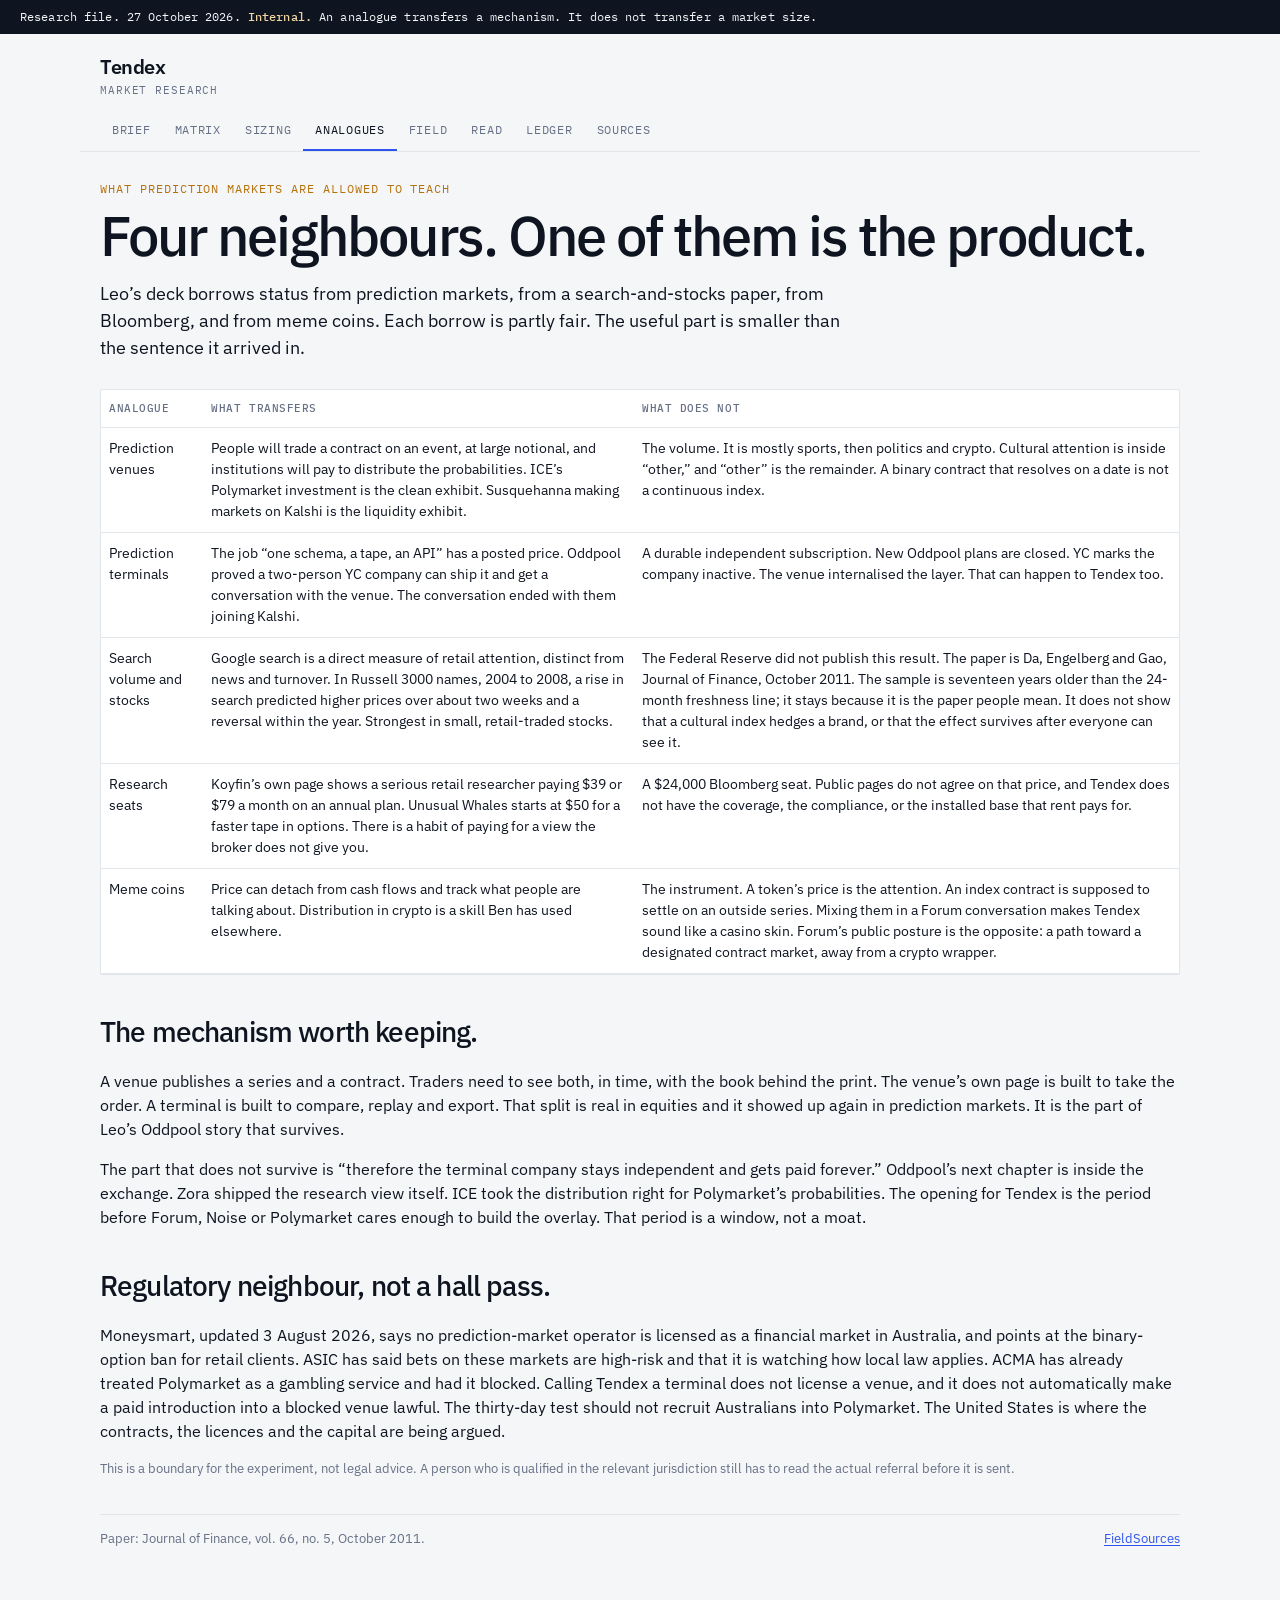
==== analogues.html @ ddc76cf4 "Publish the Tendex market research file as a readable site." ====
<!DOCTYPE html>
<html lang="en">
<head>
  <meta charset="utf-8" />
  <meta name="viewport" content="width=device-width, initial-scale=1" />
  <title>Analogues · Tendex market research</title>
  <link href="https://fonts.googleapis.com/css2?family=IBM+Plex+Mono:wght@400;500&family=IBM+Plex+Sans:ital,wght@0,400;0,500;0,600;1,400&display=swap" rel="stylesheet" />
  <link rel="stylesheet" href="css/research.css" />
</head>
<body>
  <a class="skip" href="#content">Skip to content</a>
  <p class="draft">Research file. 27 October 2026. <strong>Internal.</strong> An analogue transfers a mechanism. It does not transfer a market size.</p>
  <header class="nav"><a class="brand" href="index.html"><strong>Tendex</strong><small>Market research</small></a></header>
  <nav class="chapters" aria-label="Report">
    <a href="index.html">Brief</a><a href="matrix.html">Matrix</a><a href="sizing.html">Sizing</a>
    <a href="analogues.html" aria-current="page">Analogues</a><a href="field.html">Field</a><a href="read.html">Read</a>
    <a href="control-room.html">Ledger</a><a href="sources.html">Sources</a>
  </nav>
  <main class="wrap" id="content">
    <p class="kicker">What prediction markets are allowed to teach</p>
    <h1>Four neighbours. One of them is the product.</h1>
    <p class="lede">Leo’s deck borrows status from prediction markets, from a search-and-stocks paper, from Bloomberg, and from meme coins. Each borrow is partly fair. The useful part is smaller than the sentence it arrived in.</p>

    <div class="table-wrap">
      <table>
        <thead><tr><th>Analogue</th><th>What transfers</th><th>What does not</th></tr></thead>
        <tbody>
          <tr>
            <td>Prediction venues</td>
            <td>People will trade a contract on an event, at large notional, and institutions will pay to distribute the probabilities. ICE’s Polymarket investment is the clean exhibit. Susquehanna making markets on Kalshi is the liquidity exhibit.</td>
            <td>The volume. It is mostly sports, then politics and crypto. Cultural attention is inside “other,” and “other” is the remainder. A binary contract that resolves on a date is not a continuous index.</td>
          </tr>
          <tr>
            <td>Prediction terminals</td>
            <td>The job “one schema, a tape, an API” has a posted price. Oddpool proved a two-person YC company can ship it and get a conversation with the venue. The conversation ended with them joining Kalshi.</td>
            <td>A durable independent subscription. New Oddpool plans are closed. YC marks the company inactive. The venue internalised the layer. That can happen to Tendex too.</td>
          </tr>
          <tr>
            <td>Search volume and stocks</td>
            <td>Google search is a direct measure of retail attention, distinct from news and turnover. In Russell 3000 names, 2004 to 2008, a rise in search predicted higher prices over about two weeks and a reversal within the year. Strongest in small, retail-traded stocks.</td>
            <td>The Federal Reserve did not publish this result. The paper is Da, Engelberg and Gao, Journal of Finance, October 2011. The sample is seventeen years older than the 24-month freshness line; it stays because it is the paper people mean. It does not show that a cultural index hedges a brand, or that the effect survives after everyone can see it.</td>
          </tr>
          <tr>
            <td>Research seats</td>
            <td>Koyfin’s own page shows a serious retail researcher paying $39 or $79 a month on an annual plan. Unusual Whales starts at $50 for a faster tape in options. There is a habit of paying for a view the broker does not give you.</td>
            <td>A $24,000 Bloomberg seat. Public pages do not agree on that price, and Tendex does not have the coverage, the compliance, or the installed base that rent pays for.</td>
          </tr>
          <tr>
            <td>Meme coins</td>
            <td>Price can detach from cash flows and track what people are talking about. Distribution in crypto is a skill Ben has used elsewhere.</td>
            <td>The instrument. A token’s price is the attention. An index contract is supposed to settle on an outside series. Mixing them in a Forum conversation makes Tendex sound like a casino skin. Forum’s public posture is the opposite: a path toward a designated contract market, away from a crypto wrapper.</td>
          </tr>
        </tbody>
      </table>
    </div>

    <h2>The mechanism worth keeping.</h2>
    <p>A venue publishes a series and a contract. Traders need to see both, in time, with the book behind the print. The venue’s own page is built to take the order. A terminal is built to compare, replay and export. That split is real in equities and it showed up again in prediction markets. It is the part of Leo’s Oddpool story that survives.</p>
    <p>The part that does not survive is “therefore the terminal company stays independent and gets paid forever.” Oddpool’s next chapter is inside the exchange. Zora shipped the research view itself. ICE took the distribution right for Polymarket’s probabilities. The opening for Tendex is the period before Forum, Noise or Polymarket cares enough to build the overlay. That period is a window, not a moat.</p>

    <h2>Regulatory neighbour, not a hall pass.</h2>
    <p>Moneysmart, updated 3 August 2026, says no prediction-market operator is licensed as a financial market in Australia, and points at the binary-option ban for retail clients. ASIC has said bets on these markets are high-risk and that it is watching how local law applies. ACMA has already treated Polymarket as a gambling service and had it blocked. Calling Tendex a terminal does not license a venue, and it does not automatically make a paid introduction into a blocked venue lawful. The thirty-day test should not recruit Australians into Polymarket. The United States is where the contracts, the licences and the capital are being argued.</p>
    <p class="note">This is a boundary for the experiment, not legal advice. A person who is qualified in the relevant jurisdiction still has to read the actual referral before it is sent.</p>

    <footer class="site-foot"><div>Paper: Journal of Finance, vol. 66, no. 5, October 2011.</div><nav><a href="field.html">Field</a><a href="sources.html">Sources</a></nav></footer>
  </main>
</body>
</html>
---- css/research.css ----
:root {
  --bg: #f5f6f8;
  --panel: #fff;
  --line: #e2e5ea;
  --ink: #0e1420;
  --muted: #667085;
  --faint: #98a2b3;
  --price: #2f54eb;
  --attention: #b5710c;
  --up: #0e7c5a;
  --down: #c42b3a;
  --price-wash: rgba(47, 84, 235, 0.06);
  --attention-wash: rgba(181, 113, 12, 0.1);
  --radius: 2px;
  --sans: "IBM Plex Sans", ui-sans-serif, system-ui, "Segoe UI", Helvetica, Arial, sans-serif;
  --mono: "IBM Plex Mono", ui-monospace, "SF Mono", Menlo, Consolas, monospace;
  --max: 1120px;
}
* { box-sizing: border-box; }
html { scroll-behavior: smooth; }
body {
  margin: 0;
  background: var(--bg);
  color: var(--ink);
  font-family: var(--sans);
  font-size: 16px;
  line-height: 1.5;
}
a { color: var(--price); text-decoration-thickness: 1px; text-underline-offset: 2px; }
a:hover { color: #1f3fc4; }
.skip {
  position: absolute; left: -999px; top: 0;
}
.skip:focus { left: 8px; top: 8px; background: #fff; padding: 8px; z-index: 9; }
.draft {
  margin: 0;
  background: var(--ink);
  color: #f5f6f8;
  font-family: var(--mono);
  font-size: 12px;
  letter-spacing: 0.01em;
  padding: 8px 20px;
  position: sticky;
  top: 0;
  z-index: 5;
}
.draft strong { color: #f3d7a1; font-weight: 500; }
.nav {
  display: flex;
  justify-content: space-between;
  gap: 16px;
  align-items: flex-end;
  padding: 18px 20px 0;
  max-width: var(--max);
  margin: 0 auto;
}
.brand { color: var(--ink); text-decoration: none; }
.brand strong { display: block; font-size: 20px; font-weight: 600; letter-spacing: -0.02em; }
.brand small {
  display: block;
  font-family: var(--mono);
  font-size: 11px;
  letter-spacing: 0.08em;
  text-transform: uppercase;
  color: var(--muted);
}
.chapters {
  display: flex;
  flex-wrap: wrap;
  gap: 0;
  max-width: var(--max);
  margin: 0 auto;
  padding: 14px 20px 0;
  border-bottom: 1px solid var(--line);
}
.chapters a {
  color: var(--muted);
  text-decoration: none;
  font-family: var(--mono);
  font-size: 12px;
  letter-spacing: 0.06em;
  text-transform: uppercase;
  padding: 8px 12px 10px;
  border-bottom: 2px solid transparent;
}
.chapters a[aria-current="page"] {
  color: var(--ink);
  border-bottom-color: var(--price);
}
.wrap { max-width: var(--max); margin: 0 auto; padding: 28px 20px 72px; }
.kicker {
  font-family: var(--mono);
  font-size: 12px;
  letter-spacing: 0.08em;
  text-transform: uppercase;
  color: var(--attention);
  margin: 0 0 8px;
}
h1 {
  font-size: clamp(36px, 5vw, 56px);
  line-height: 1.05;
  letter-spacing: -0.035em;
  font-weight: 500;
  margin: 0 0 16px;
}
h2 { font-size: 28px; letter-spacing: -0.03em; font-weight: 500; margin: 36px 0 8px; }
h3 { font-size: 18px; font-weight: 600; margin: 0 0 6px; }
.lede { font-size: 18px; max-width: 68ch; margin: 0 0 28px; }
.muted { color: var(--muted); }
.stats {
  display: grid;
  grid-template-columns: 1fr 1fr;
  gap: 12px;
  margin: 8px 0 28px;
}
.stat {
  background: var(--panel);
  border: 1px solid var(--line);
  border-radius: var(--radius);
  padding: 16px 16px 14px;
}
.stat .lbl {
  font-family: var(--mono);
  font-size: 11px;
  letter-spacing: 0.06em;
  text-transform: uppercase;
  color: var(--muted);
}
.stat .n {
  font-size: 36px;
  letter-spacing: -0.04em;
  line-height: 1.1;
  margin: 6px 0;
  font-weight: 500;
}
.stat.price .n { color: var(--price); }
.stat.attn .n { color: var(--attention); }
.stat p { margin: 0; color: var(--muted); font-size: 14px; }
.legend { display: flex; flex-wrap: wrap; gap: 8px 14px; list-style: none; padding: 0; margin: 0 0 8px; }
.legend li { font-family: var(--mono); font-size: 11px; letter-spacing: 0.04em; text-transform: uppercase; color: var(--muted); }
.dot { display: inline-block; width: 7px; height: 7px; border-radius: 50%; margin-right: 6px; vertical-align: 1px; }
.dot.official { background: var(--up); }
.dot.publisher { background: var(--price); }
.dot.primary { background: var(--ink); }
.dot.client { background: var(--attention); }
.dot.derived { background: #7a5af8; }
.dot.claim { background: var(--faint); }
.dot.gap { background: var(--down); }
.grid2 { display: grid; grid-template-columns: 1fr 1fr; gap: 12px; }
.card, .call {
  background: var(--panel);
  border: 1px solid var(--line);
  border-radius: var(--radius);
  padding: 16px;
}
.call { border-left: 3px solid var(--attention); }
.card p, .call p { margin: 0; color: #344054; }
.cards { display: grid; grid-template-columns: 1fr 1fr; gap: 12px; margin-top: 12px; }
.cards a.card { color: inherit; text-decoration: none; }
.cards a.card:hover { border-color: var(--price); }
.idx { font-family: var(--mono); font-size: 11px; color: var(--price); letter-spacing: 0.08em; }
table { width: 100%; border-collapse: collapse; background: var(--panel); font-size: 14px; }
th, td { text-align: left; vertical-align: top; border-bottom: 1px solid var(--line); padding: 10px 8px; }
th { font-family: var(--mono); font-size: 11px; letter-spacing: 0.05em; text-transform: uppercase; color: var(--muted); font-weight: 500; }
.table-wrap { overflow-x: auto; border: 1px solid var(--line); border-radius: var(--radius); }
.map {
  position: relative;
  height: 520px;
  background:
    linear-gradient(to right, transparent 49.8%, var(--line) 49.8%, var(--line) 50.2%, transparent 50.2%),
    linear-gradient(to bottom, transparent 49.8%, var(--line) 49.8%, var(--line) 50.2%, transparent 50.2%),
    var(--panel);
  border: 1px solid var(--line);
  border-radius: var(--radius);
  overflow: hidden;
  margin-top: 12px;
}
.axis {
  position: absolute;
  font-family: var(--mono);
  font-size: 11px;
  letter-spacing: 0.04em;
  text-transform: uppercase;
  color: var(--faint);
}
.axis.x { bottom: 10px; left: 12px; right: 12px; display: flex; justify-content: space-between; }
.axis.y { top: 12px; left: 12px; }
.plot {
  position: absolute;
  transform: translate(-50%, -50%);
  width: 168px;
  background: #fff;
  border: 1px solid var(--line);
  border-radius: var(--radius);
  padding: 8px 10px;
  font-size: 13px;
}
.plot strong { display: block; }
.plot span { color: var(--muted); font-size: 12px; }
.plot.me { border-color: var(--attention); background: #fffaf3; }
.site-foot {
  display: flex;
  justify-content: space-between;
  gap: 12px;
  flex-wrap: wrap;
  margin-top: 36px;
  padding-top: 14px;
  border-top: 1px solid var(--line);
  color: var(--muted);
  font-size: 13px;
}
.filters, .views, .kpis { display: flex; flex-wrap: wrap; gap: 8px; margin: 12px 0; }
label.f { font-family: var(--mono); font-size: 11px; letter-spacing: 0.04em; text-transform: uppercase; color: var(--muted); display: flex; flex-direction: column; gap: 4px; }
select, input[type="search"] {
  font-family: var(--sans);
  font-size: 14px;
  border: 1px solid var(--line);
  background: #fff;
  color: var(--ink);
  border-radius: var(--radius);
  padding: 6px 8px;
}
button.view {
  font-family: var(--mono);
  font-size: 12px;
  letter-spacing: 0.05em;
  text-transform: uppercase;
  background: #fff;
  border: 1px solid var(--line);
  border-radius: var(--radius);
  padding: 7px 10px;
  cursor: pointer;
}
button.view[aria-pressed="true"] { border-color: var(--price); color: var(--price); }
.kpi {
  background: #fff;
  border: 1px solid var(--line);
  border-radius: var(--radius);
  padding: 10px 12px;
  min-width: 140px;
}
.kpi b { display: block; font-size: 22px; font-weight: 500; letter-spacing: -0.03em; }
.kpi span { font-family: var(--mono); font-size: 11px; color: var(--muted); letter-spacing: 0.04em; text-transform: uppercase; }
.columns { display: grid; grid-template-columns: repeat(5, 1fr); gap: 10px; }
.col h3 { font-family: var(--mono); font-size: 11px; letter-spacing: 0.06em; text-transform: uppercase; color: var(--muted); }
.area {
  width: 100%;
  text-align: left;
  background: #fff;
  border: 1px solid var(--line);
  border-radius: var(--radius);
  padding: 10px;
  margin: 0 0 8px;
  cursor: pointer;
  font: inherit;
  color: inherit;
}
.area:hover, .area[aria-current="true"] { border-color: var(--price); }
.area .id { font-family: var(--mono); font-size: 11px; color: var(--price); }
.area .pool { font-family: var(--mono); font-size: 12px; color: var(--attention); }
.fit {
  font-family: var(--mono);
  font-size: 10px;
  letter-spacing: 0.06em;
  text-transform: uppercase;
  padding: 1px 5px;
  border: 1px solid var(--line);
}
.fit.now { color: var(--up); border-color: #b7e4d4; }
.fit.later { color: var(--attention); border-color: #f3d7a1; }
.fit.no { color: var(--down); border-color: #f3c1c6; }
.drawer-back {
  position: fixed; inset: 0; background: rgba(14, 20, 32, 0.35); z-index: 8;
}
.drawer {
  position: fixed; top: 0; right: 0; height: 100%; width: min(420px, 100%);
  background: #fff; z-index: 9; overflow: auto; padding: 20px;
  border-left: 1px solid var(--line);
}
.drawer h2 { margin-top: 0; }
.bars { display: flex; flex-direction: column; gap: 10px; }
.bar-row { display: grid; grid-template-columns: 180px 1fr 88px; gap: 8px; align-items: center; font-size: 13px; }
.track { background: #eef0f3; height: 10px; }
.fill { height: 10px; background: var(--price); }
.fill.attn { background: var(--attention); }
.fill.no { background: var(--down); }
.note { font-size: 13px; color: var(--muted); }
ul.clean { padding-left: 18px; }
ul.clean li { margin: 6px 0; }
@media (max-width: 860px) {
  .stats, .grid2, .cards, .columns { grid-template-columns: 1fr; }
  .map { height: auto; min-height: 640px; }
  .bar-row { grid-template-columns: 1fr; }
}
@media print {
  .draft { position: static; }
  .drawer, .drawer-back, .filters, .views { display: none !important; }
  a { color: inherit; }
}
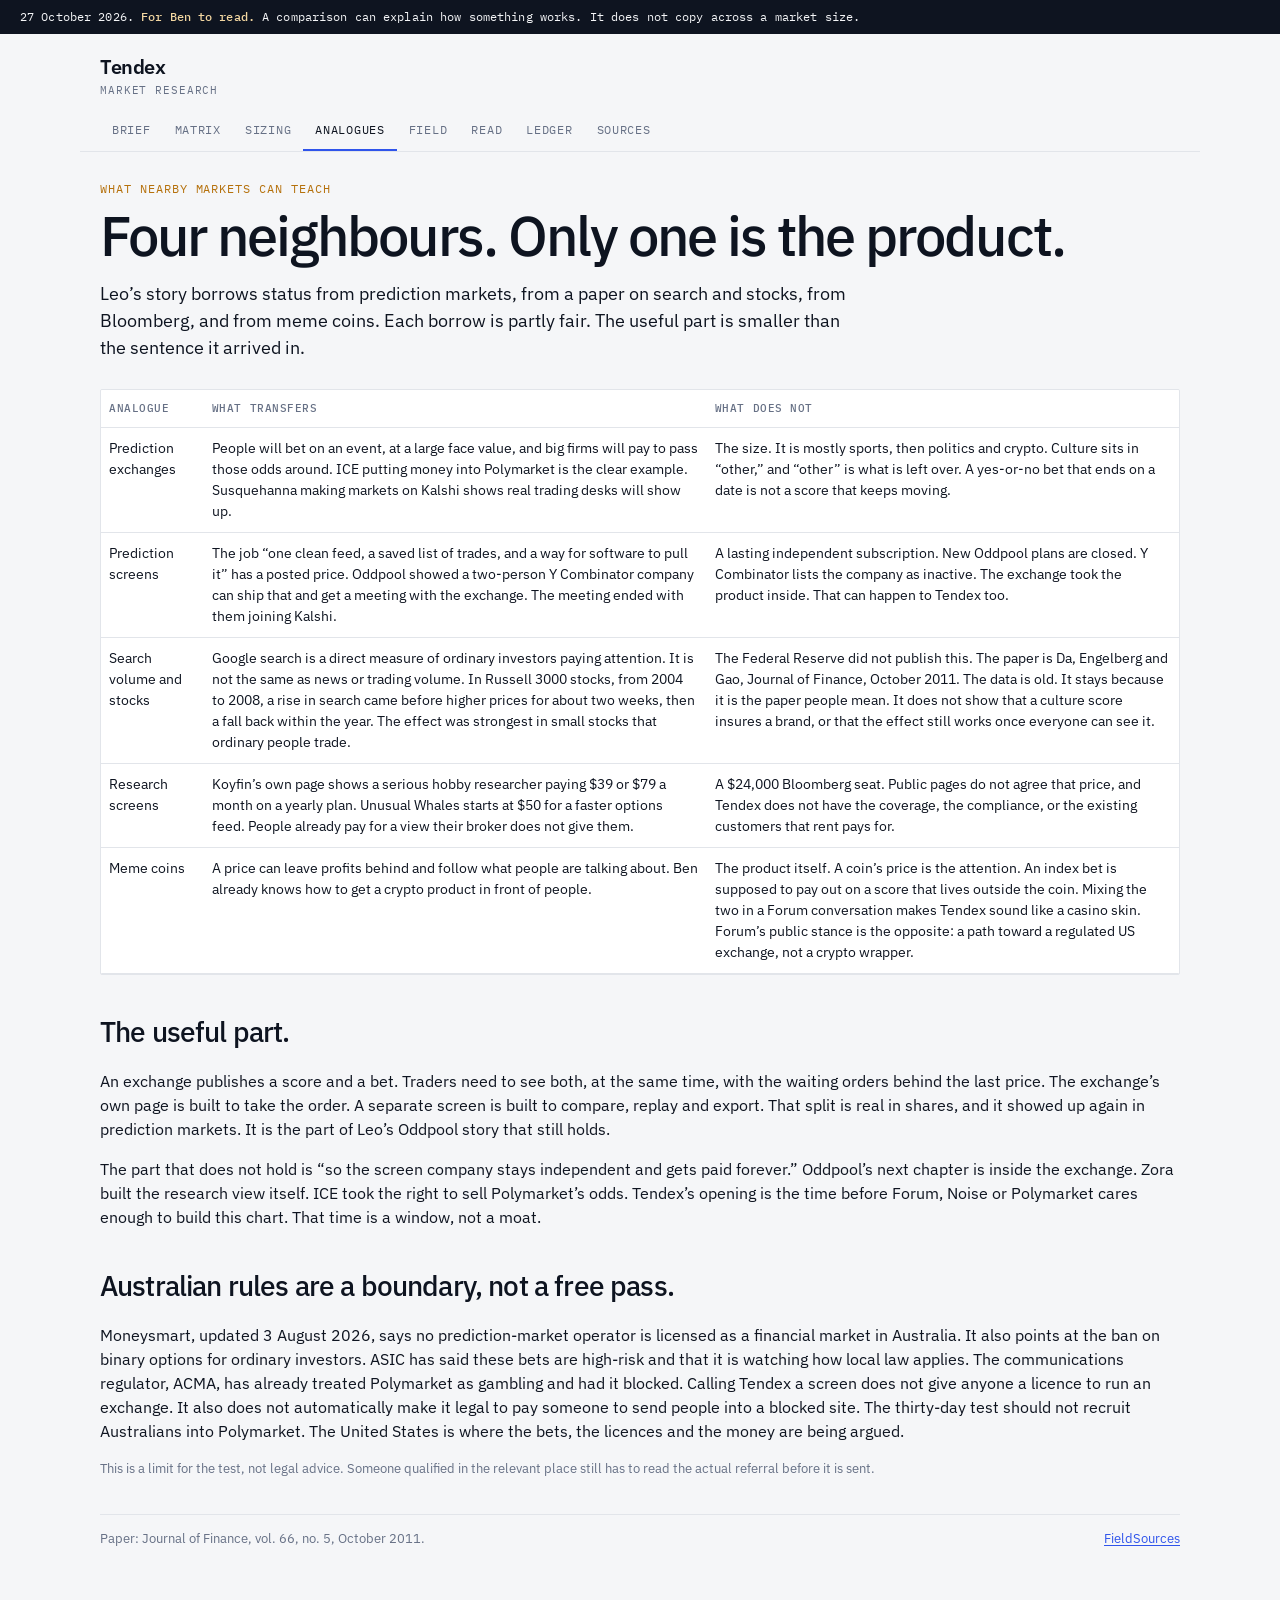
==== commit 87838daf: "Rewrite the Tendex research in plain English so it is easier to read." ====
--- a/analogues.html
+++ b/analogues.html
@@ -9,7 +9,7 @@
 </head>
 <body>
   <a class="skip" href="#content">Skip to content</a>
-  <p class="draft">Research file. 27 October 2026. <strong>Internal.</strong> An analogue transfers a mechanism. It does not transfer a market size.</p>
+  <p class="draft">27 October 2026. <strong>For Ben to read.</strong> A comparison can explain how something works. It does not copy across a market size.</p>
   <header class="nav"><a class="brand" href="index.html"><strong>Tendex</strong><small>Market research</small></a></header>
   <nav class="chapters" aria-label="Report">
     <a href="index.html">Brief</a><a href="matrix.html">Matrix</a><a href="sizing.html">Sizing</a>
@@ -17,50 +17,50 @@
     <a href="control-room.html">Ledger</a><a href="sources.html">Sources</a>
   </nav>
   <main class="wrap" id="content">
-    <p class="kicker">What prediction markets are allowed to teach</p>
-    <h1>Four neighbours. One of them is the product.</h1>
-    <p class="lede">Leo’s deck borrows status from prediction markets, from a search-and-stocks paper, from Bloomberg, and from meme coins. Each borrow is partly fair. The useful part is smaller than the sentence it arrived in.</p>
+    <p class="kicker">What nearby markets can teach</p>
+    <h1>Four neighbours. Only one is the product.</h1>
+    <p class="lede">Leo’s story borrows status from prediction markets, from a paper on search and stocks, from Bloomberg, and from meme coins. Each borrow is partly fair. The useful part is smaller than the sentence it arrived in.</p>
 
     <div class="table-wrap">
       <table>
         <thead><tr><th>Analogue</th><th>What transfers</th><th>What does not</th></tr></thead>
         <tbody>
           <tr>
-            <td>Prediction venues</td>
-            <td>People will trade a contract on an event, at large notional, and institutions will pay to distribute the probabilities. ICE’s Polymarket investment is the clean exhibit. Susquehanna making markets on Kalshi is the liquidity exhibit.</td>
-            <td>The volume. It is mostly sports, then politics and crypto. Cultural attention is inside “other,” and “other” is the remainder. A binary contract that resolves on a date is not a continuous index.</td>
+            <td>Prediction exchanges</td>
+            <td>People will bet on an event, at a large face value, and big firms will pay to pass those odds around. ICE putting money into Polymarket is the clear example. Susquehanna making markets on Kalshi shows real trading desks will show up.</td>
+            <td>The size. It is mostly sports, then politics and crypto. Culture sits in “other,” and “other” is what is left over. A yes-or-no bet that ends on a date is not a score that keeps moving.</td>
           </tr>
           <tr>
-            <td>Prediction terminals</td>
-            <td>The job “one schema, a tape, an API” has a posted price. Oddpool proved a two-person YC company can ship it and get a conversation with the venue. The conversation ended with them joining Kalshi.</td>
-            <td>A durable independent subscription. New Oddpool plans are closed. YC marks the company inactive. The venue internalised the layer. That can happen to Tendex too.</td>
+            <td>Prediction screens</td>
+            <td>The job “one clean feed, a saved list of trades, and a way for software to pull it” has a posted price. Oddpool showed a two-person Y Combinator company can ship that and get a meeting with the exchange. The meeting ended with them joining Kalshi.</td>
+            <td>A lasting independent subscription. New Oddpool plans are closed. Y Combinator lists the company as inactive. The exchange took the product inside. That can happen to Tendex too.</td>
           </tr>
           <tr>
             <td>Search volume and stocks</td>
-            <td>Google search is a direct measure of retail attention, distinct from news and turnover. In Russell 3000 names, 2004 to 2008, a rise in search predicted higher prices over about two weeks and a reversal within the year. Strongest in small, retail-traded stocks.</td>
-            <td>The Federal Reserve did not publish this result. The paper is Da, Engelberg and Gao, Journal of Finance, October 2011. The sample is seventeen years older than the 24-month freshness line; it stays because it is the paper people mean. It does not show that a cultural index hedges a brand, or that the effect survives after everyone can see it.</td>
+            <td>Google search is a direct measure of ordinary investors paying attention. It is not the same as news or trading volume. In Russell 3000 stocks, from 2004 to 2008, a rise in search came before higher prices for about two weeks, then a fall back within the year. The effect was strongest in small stocks that ordinary people trade.</td>
+            <td>The Federal Reserve did not publish this. The paper is Da, Engelberg and Gao, Journal of Finance, October 2011. The data is old. It stays because it is the paper people mean. It does not show that a culture score insures a brand, or that the effect still works once everyone can see it.</td>
           </tr>
           <tr>
-            <td>Research seats</td>
-            <td>Koyfin’s own page shows a serious retail researcher paying $39 or $79 a month on an annual plan. Unusual Whales starts at $50 for a faster tape in options. There is a habit of paying for a view the broker does not give you.</td>
-            <td>A $24,000 Bloomberg seat. Public pages do not agree on that price, and Tendex does not have the coverage, the compliance, or the installed base that rent pays for.</td>
+            <td>Research screens</td>
+            <td>Koyfin’s own page shows a serious hobby researcher paying $39 or $79 a month on a yearly plan. Unusual Whales starts at $50 for a faster options feed. People already pay for a view their broker does not give them.</td>
+            <td>A $24,000 Bloomberg seat. Public pages do not agree that price, and Tendex does not have the coverage, the compliance, or the existing customers that rent pays for.</td>
           </tr>
           <tr>
             <td>Meme coins</td>
-            <td>Price can detach from cash flows and track what people are talking about. Distribution in crypto is a skill Ben has used elsewhere.</td>
-            <td>The instrument. A token’s price is the attention. An index contract is supposed to settle on an outside series. Mixing them in a Forum conversation makes Tendex sound like a casino skin. Forum’s public posture is the opposite: a path toward a designated contract market, away from a crypto wrapper.</td>
+            <td>A price can leave profits behind and follow what people are talking about. Ben already knows how to get a crypto product in front of people.</td>
+            <td>The product itself. A coin’s price is the attention. An index bet is supposed to pay out on a score that lives outside the coin. Mixing the two in a Forum conversation makes Tendex sound like a casino skin. Forum’s public stance is the opposite: a path toward a regulated US exchange, not a crypto wrapper.</td>
           </tr>
         </tbody>
       </table>
     </div>
 
-    <h2>The mechanism worth keeping.</h2>
-    <p>A venue publishes a series and a contract. Traders need to see both, in time, with the book behind the print. The venue’s own page is built to take the order. A terminal is built to compare, replay and export. That split is real in equities and it showed up again in prediction markets. It is the part of Leo’s Oddpool story that survives.</p>
-    <p>The part that does not survive is “therefore the terminal company stays independent and gets paid forever.” Oddpool’s next chapter is inside the exchange. Zora shipped the research view itself. ICE took the distribution right for Polymarket’s probabilities. The opening for Tendex is the period before Forum, Noise or Polymarket cares enough to build the overlay. That period is a window, not a moat.</p>
+    <h2>The useful part.</h2>
+    <p>An exchange publishes a score and a bet. Traders need to see both, at the same time, with the waiting orders behind the last price. The exchange’s own page is built to take the order. A separate screen is built to compare, replay and export. That split is real in shares, and it showed up again in prediction markets. It is the part of Leo’s Oddpool story that still holds.</p>
+    <p>The part that does not hold is “so the screen company stays independent and gets paid forever.” Oddpool’s next chapter is inside the exchange. Zora built the research view itself. ICE took the right to sell Polymarket’s odds. Tendex’s opening is the time before Forum, Noise or Polymarket cares enough to build this chart. That time is a window, not a moat.</p>
 
-    <h2>Regulatory neighbour, not a hall pass.</h2>
-    <p>Moneysmart, updated 3 August 2026, says no prediction-market operator is licensed as a financial market in Australia, and points at the binary-option ban for retail clients. ASIC has said bets on these markets are high-risk and that it is watching how local law applies. ACMA has already treated Polymarket as a gambling service and had it blocked. Calling Tendex a terminal does not license a venue, and it does not automatically make a paid introduction into a blocked venue lawful. The thirty-day test should not recruit Australians into Polymarket. The United States is where the contracts, the licences and the capital are being argued.</p>
-    <p class="note">This is a boundary for the experiment, not legal advice. A person who is qualified in the relevant jurisdiction still has to read the actual referral before it is sent.</p>
+    <h2>Australian rules are a boundary, not a free pass.</h2>
+    <p>Moneysmart, updated 3 August 2026, says no prediction-market operator is licensed as a financial market in Australia. It also points at the ban on binary options for ordinary investors. ASIC has said these bets are high-risk and that it is watching how local law applies. The communications regulator, ACMA, has already treated Polymarket as gambling and had it blocked. Calling Tendex a screen does not give anyone a licence to run an exchange. It also does not automatically make it legal to pay someone to send people into a blocked site. The thirty-day test should not recruit Australians into Polymarket. The United States is where the bets, the licences and the money are being argued.</p>
+    <p class="note">This is a limit for the test, not legal advice. Someone qualified in the relevant place still has to read the actual referral before it is sent.</p>
 
     <footer class="site-foot"><div>Paper: Journal of Finance, vol. 66, no. 5, October 2011.</div><nav><a href="field.html">Field</a><a href="sources.html">Sources</a></nav></footer>
   </main>
